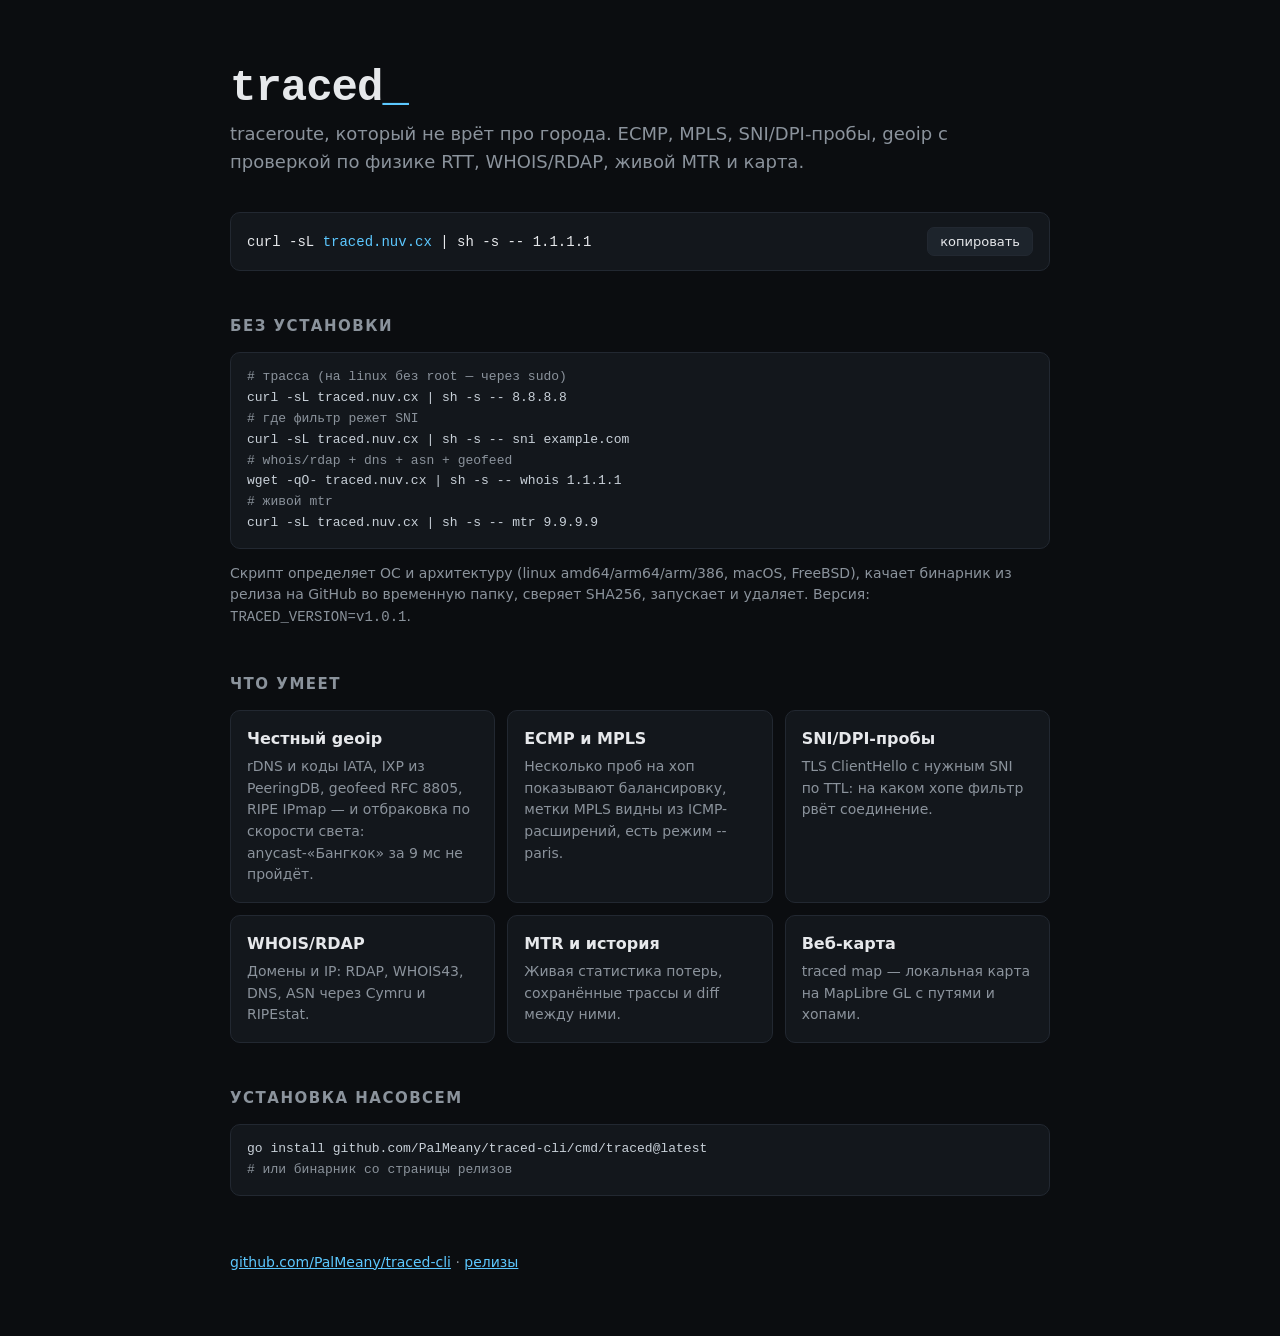
==== site/index.html @ c10f7f35 "сайт traced.nuv.cx: лендинг + run.sh для curl" ====
<!doctype html><html lang="ru"><head><meta charset="utf-8"><meta name="viewport" content="width=device-width,initial-scale=1">
<title>traced — traceroute с честной геолокацией</title>
<meta name="description" content="traceroute с ECMP, MPLS, SNI/DPI-пробами, проверенным geoip, WHOIS, MTR и веб-картой. Запуск одной строкой.">
<style>
:root{--bg:#0b0d10;--fg:#e6e8eb;--mut:#8b939c;--acc:#5cc8ff;--card:#13171c;--bd:#222831}
*{box-sizing:border-box}body{margin:0;background:var(--bg);color:var(--fg);font:16px/1.55 ui-sans-serif,system-ui,-apple-system,Segoe UI,Roboto,sans-serif}
main{max-width:860px;margin:0 auto;padding:64px 20px}
h1{font:700 44px/1.1 ui-monospace,SFMono-Regular,Menlo,monospace;margin:0 0 8px;letter-spacing:-1px}h1 span{color:var(--acc)}
.lead{color:var(--mut);font-size:18px;margin:0 0 36px}
.cmd{display:flex;align-items:center;gap:10px;background:var(--card);border:1px solid var(--bd);border-radius:10px;padding:14px 16px;font:14px ui-monospace,Menlo,monospace;overflow-x:auto}
.cmd code{flex:1;white-space:nowrap}.cmd code b{color:var(--acc);font-weight:400}
button{background:#1d242c;color:var(--fg);border:1px solid var(--bd);border-radius:7px;padding:6px 12px;cursor:pointer;font:13px ui-sans-serif,system-ui}button:hover{border-color:var(--acc)}
h2{font-size:15px;text-transform:uppercase;letter-spacing:1.5px;color:var(--mut);margin:44px 0 14px}
.grid{display:grid;grid-template-columns:repeat(auto-fit,minmax(240px,1fr));gap:12px}
.card{background:var(--card);border:1px solid var(--bd);border-radius:10px;padding:16px}.card b{display:block;margin-bottom:4px}.card p{margin:0;color:var(--mut);font-size:14px}
pre{background:var(--card);border:1px solid var(--bd);border-radius:10px;padding:14px 16px;font:13px/1.6 ui-monospace,Menlo,monospace;overflow-x:auto;color:#c9d1d9}pre i{color:var(--mut);font-style:normal}
footer{margin-top:56px;color:var(--mut);font-size:14px}a{color:var(--acc)}
</style></head><body><main>
<h1>traced<span>_</span></h1>
<p class="lead">traceroute, который не врёт про города. ECMP, MPLS, SNI/DPI-пробы, geoip с проверкой по физике RTT, WHOIS/RDAP, живой MTR и карта.</p>
<div class="cmd"><code>curl -sL <b>traced.nuv.cx</b> | sh -s -- 1.1.1.1</code><button onclick="navigator.clipboard.writeText('curl -sL traced.nuv.cx | sh -s -- 1.1.1.1');this.textContent='скопировано'">копировать</button></div>
<h2>Без установки</h2>
<pre><i># трасса (на linux без root — через sudo)</i>
curl -sL traced.nuv.cx | sh -s -- 8.8.8.8
<i># где фильтр режет SNI</i>
curl -sL traced.nuv.cx | sh -s -- sni example.com
<i># whois/rdap + dns + asn + geofeed</i>
wget -qO- traced.nuv.cx | sh -s -- whois 1.1.1.1
<i># живой mtr</i>
curl -sL traced.nuv.cx | sh -s -- mtr 9.9.9.9</pre>
<p style="color:var(--mut);font-size:14px">Скрипт определяет ОС и архитектуру (linux amd64/arm64/arm/386, macOS, FreeBSD), качает бинарник из релиза на GitHub во временную папку, сверяет SHA256, запускает и удаляет. Версия: <code>TRACED_VERSION=v1.0.1</code>.</p>
<h2>Что умеет</h2>
<div class="grid">
<div class="card"><b>Честный geoip</b><p>rDNS и коды IATA, IXP из PeeringDB, geofeed RFC 8805, RIPE IPmap — и отбраковка по скорости света: anycast-«Бангкок» за 9 мс не пройдёт.</p></div>
<div class="card"><b>ECMP и MPLS</b><p>Несколько проб на хоп показывают балансировку, метки MPLS видны из ICMP-расширений, есть режим --paris.</p></div>
<div class="card"><b>SNI/DPI-пробы</b><p>TLS ClientHello с нужным SNI по TTL: на каком хопе фильтр рвёт соединение.</p></div>
<div class="card"><b>WHOIS/RDAP</b><p>Домены и IP: RDAP, WHOIS43, DNS, ASN через Cymru и RIPEstat.</p></div>
<div class="card"><b>MTR и история</b><p>Живая статистика потерь, сохранённые трассы и diff между ними.</p></div>
<div class="card"><b>Веб-карта</b><p>traced map — локальная карта на MapLibre GL с путями и хопами.</p></div>
</div>
<h2>Установка насовсем</h2>
<pre>go install github.com/PalMeany/traced-cli/cmd/traced@latest
<i># или бинарник со страницы релизов</i></pre>
<footer><a href="https://github.com/PalMeany/traced-cli">github.com/PalMeany/traced-cli</a> · <a href="https://github.com/PalMeany/traced-cli/releases/latest">релизы</a></footer>
</main></body></html>
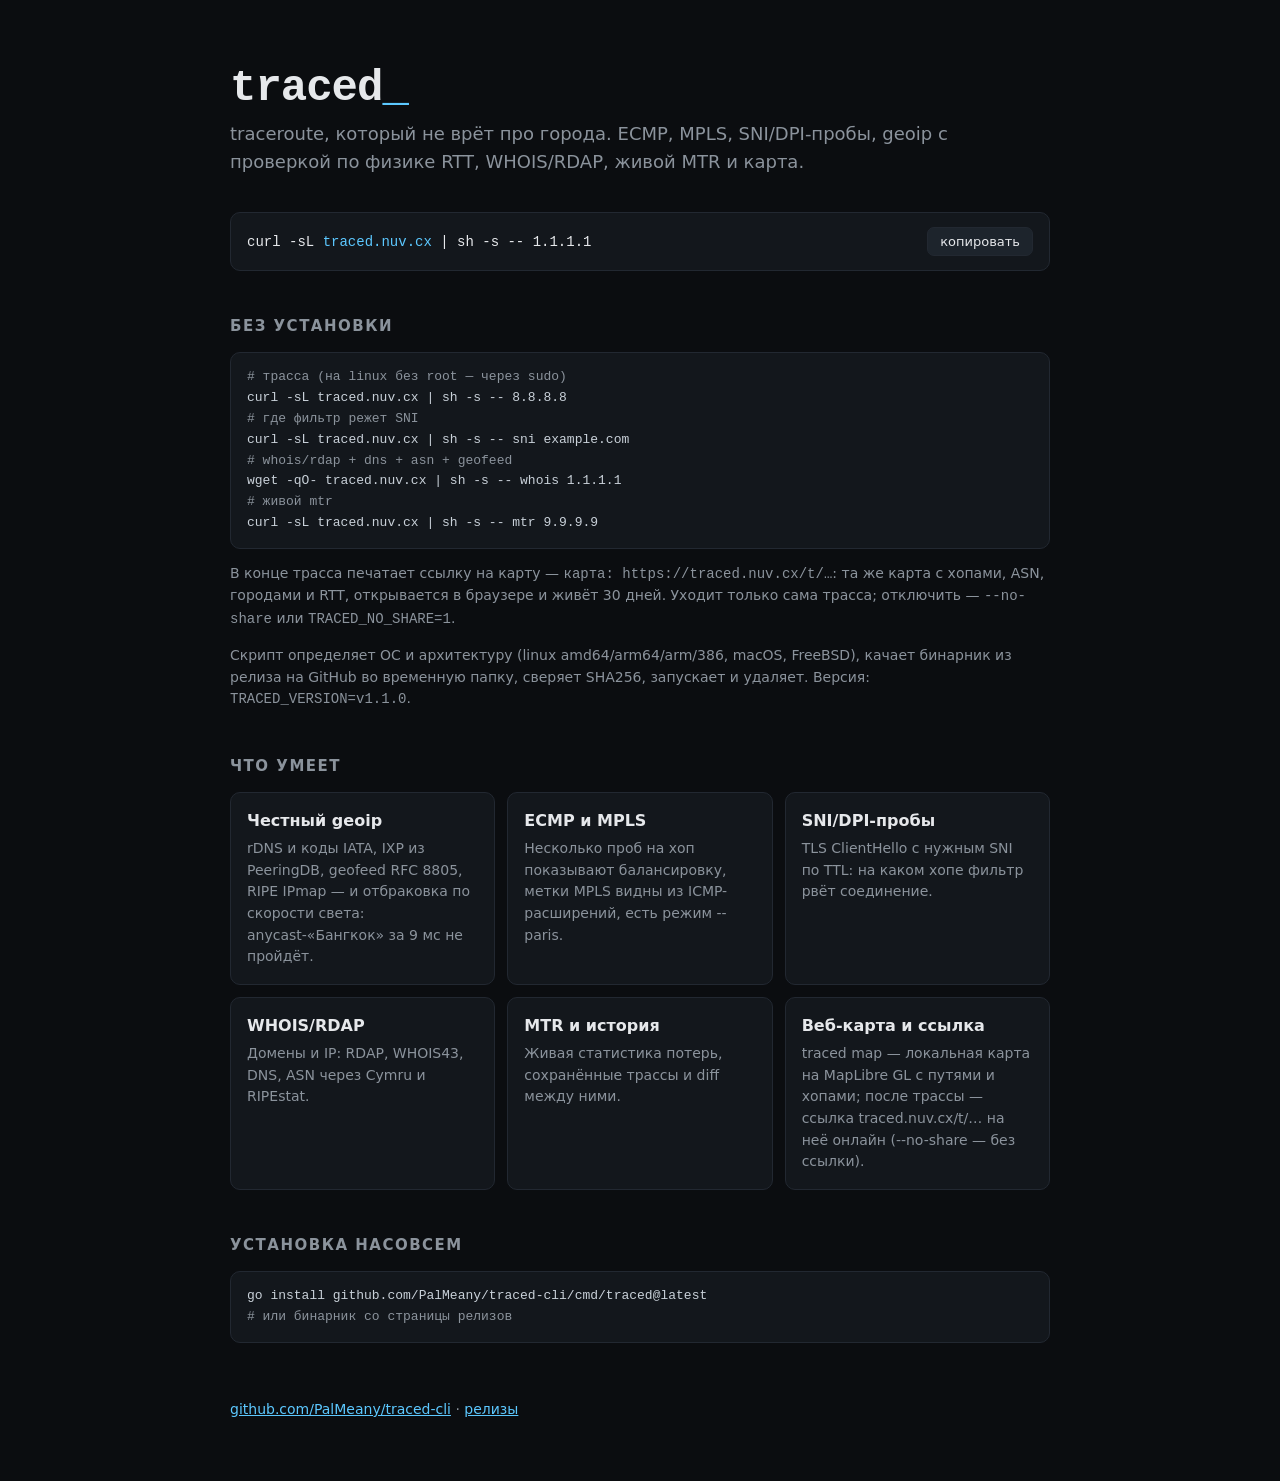
==== commit 753d12bc: "share: online map link after a trace (traced.nuv.cx/t/<id>) - traced share-server: public trace stor" ====
--- a/site/index.html
+++ b/site/index.html
@@ -28,7 +28,8 @@
 wget -qO- traced.nuv.cx | sh -s -- whois 1.1.1.1
 <i># живой mtr</i>
 curl -sL traced.nuv.cx | sh -s -- mtr 9.9.9.9</pre>
-<p style="color:var(--mut);font-size:14px">Скрипт определяет ОС и архитектуру (linux amd64/arm64/arm/386, macOS, FreeBSD), качает бинарник из релиза на GitHub во временную папку, сверяет SHA256, запускает и удаляет. Версия: <code>TRACED_VERSION=v1.0.1</code>.</p>
+<p style="color:var(--mut);font-size:14px">В конце трасса печатает ссылку на карту — <code>карта: https://traced.nuv.cx/t/…</code>: та же карта с хопами, ASN, городами и RTT, открывается в браузере и живёт 30 дней. Уходит только сама трасса; отключить — <code>--no-share</code> или <code>TRACED_NO_SHARE=1</code>.</p>
+<p style="color:var(--mut);font-size:14px">Скрипт определяет ОС и архитектуру (linux amd64/arm64/arm/386, macOS, FreeBSD), качает бинарник из релиза на GitHub во временную папку, сверяет SHA256, запускает и удаляет. Версия: <code>TRACED_VERSION=v1.1.0</code>.</p>
 <h2>Что умеет</h2>
 <div class="grid">
 <div class="card"><b>Честный geoip</b><p>rDNS и коды IATA, IXP из PeeringDB, geofeed RFC 8805, RIPE IPmap — и отбраковка по скорости света: anycast-«Бангкок» за 9 мс не пройдёт.</p></div>
@@ -36,7 +37,7 @@
 <div class="card"><b>SNI/DPI-пробы</b><p>TLS ClientHello с нужным SNI по TTL: на каком хопе фильтр рвёт соединение.</p></div>
 <div class="card"><b>WHOIS/RDAP</b><p>Домены и IP: RDAP, WHOIS43, DNS, ASN через Cymru и RIPEstat.</p></div>
 <div class="card"><b>MTR и история</b><p>Живая статистика потерь, сохранённые трассы и diff между ними.</p></div>
-<div class="card"><b>Веб-карта</b><p>traced map — локальная карта на MapLibre GL с путями и хопами.</p></div>
+<div class="card"><b>Веб-карта и ссылка</b><p>traced map — локальная карта на MapLibre GL с путями и хопами; после трассы — ссылка traced.nuv.cx/t/… на неё онлайн (--no-share — без ссылки).</p></div>
 </div>
 <h2>Установка насовсем</h2>
 <pre>go install github.com/PalMeany/traced-cli/cmd/traced@latest
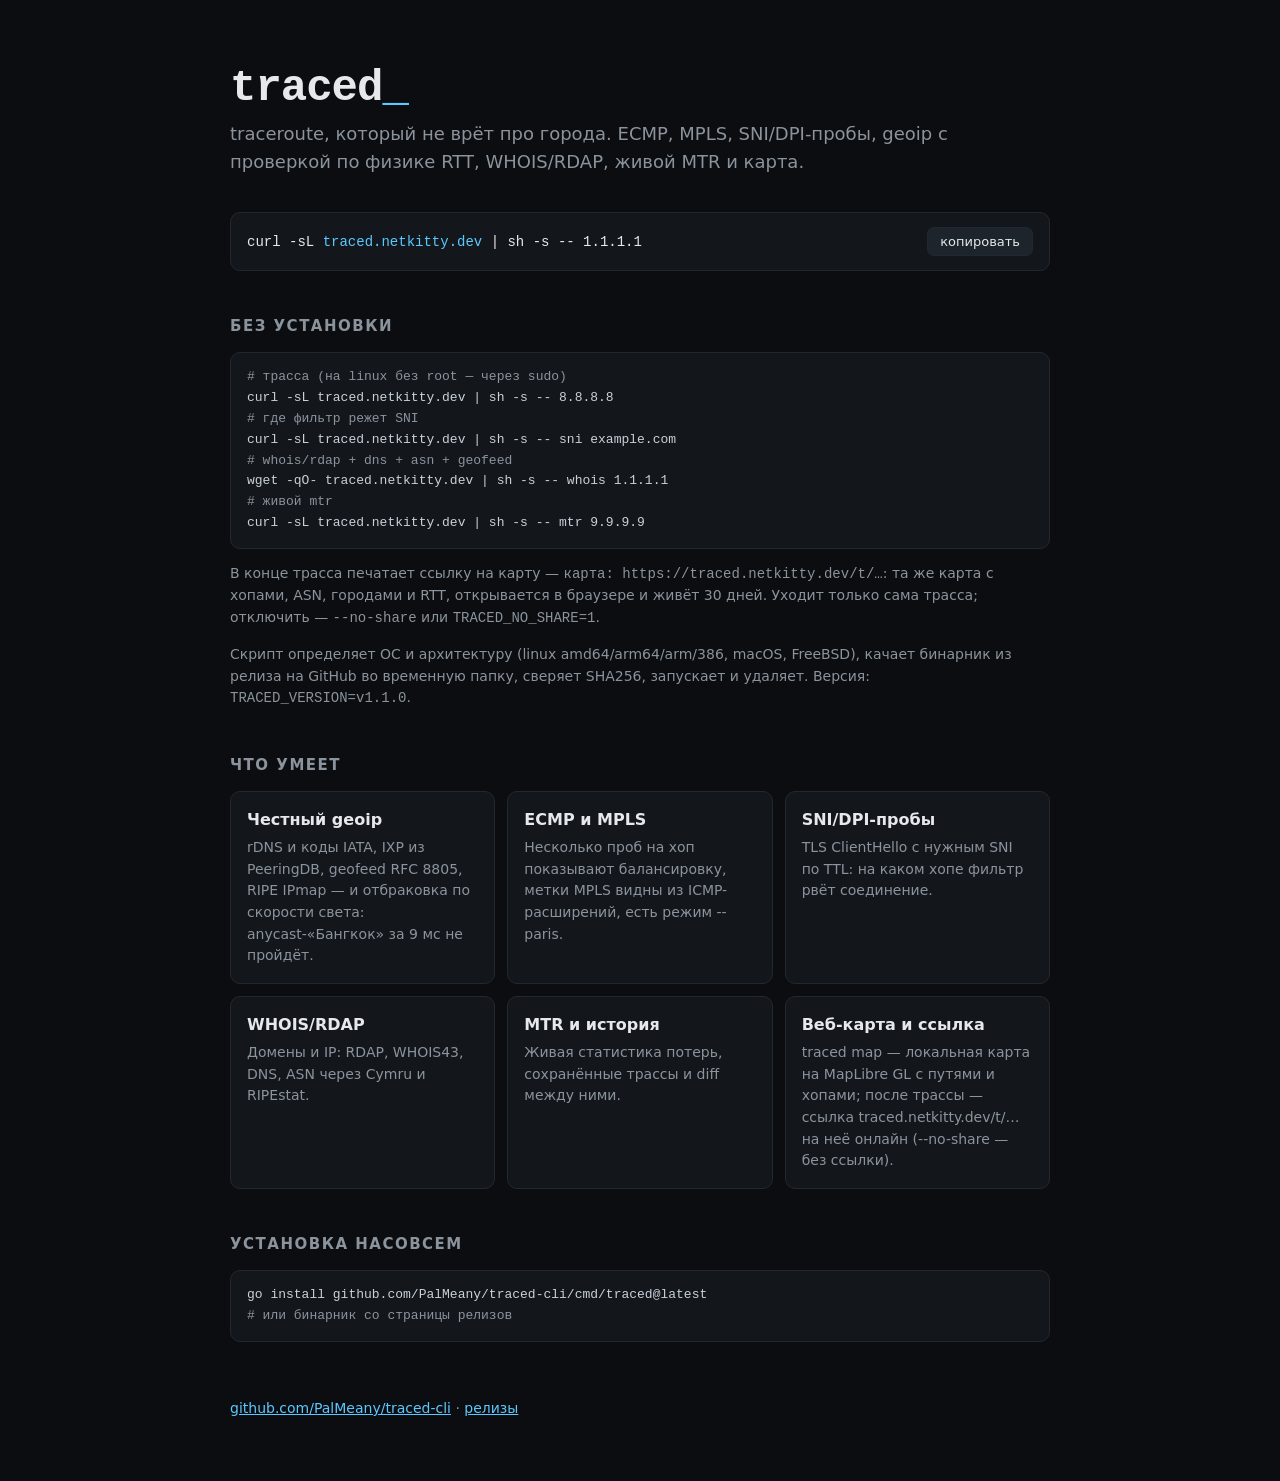
==== commit d4accb65: "v1.1.1: домен traced.netkitty.dev (*.nuv.cx режется в рф по sni), зеркало traced.nuvira.su и http-фо" ====
--- a/site/index.html
+++ b/site/index.html
@@ -18,17 +18,17 @@
 </style></head><body><main>
 <h1>traced<span>_</span></h1>
 <p class="lead">traceroute, который не врёт про города. ECMP, MPLS, SNI/DPI-пробы, geoip с проверкой по физике RTT, WHOIS/RDAP, живой MTR и карта.</p>
-<div class="cmd"><code>curl -sL <b>traced.nuv.cx</b> | sh -s -- 1.1.1.1</code><button onclick="navigator.clipboard.writeText('curl -sL traced.nuv.cx | sh -s -- 1.1.1.1');this.textContent='скопировано'">копировать</button></div>
+<div class="cmd"><code>curl -sL <b>traced.netkitty.dev</b> | sh -s -- 1.1.1.1</code><button onclick="navigator.clipboard.writeText('curl -sL traced.netkitty.dev | sh -s -- 1.1.1.1');this.textContent='скопировано'">копировать</button></div>
 <h2>Без установки</h2>
 <pre><i># трасса (на linux без root — через sudo)</i>
-curl -sL traced.nuv.cx | sh -s -- 8.8.8.8
+curl -sL traced.netkitty.dev | sh -s -- 8.8.8.8
 <i># где фильтр режет SNI</i>
-curl -sL traced.nuv.cx | sh -s -- sni example.com
+curl -sL traced.netkitty.dev | sh -s -- sni example.com
 <i># whois/rdap + dns + asn + geofeed</i>
-wget -qO- traced.nuv.cx | sh -s -- whois 1.1.1.1
+wget -qO- traced.netkitty.dev | sh -s -- whois 1.1.1.1
 <i># живой mtr</i>
-curl -sL traced.nuv.cx | sh -s -- mtr 9.9.9.9</pre>
-<p style="color:var(--mut);font-size:14px">В конце трасса печатает ссылку на карту — <code>карта: https://traced.nuv.cx/t/…</code>: та же карта с хопами, ASN, городами и RTT, открывается в браузере и живёт 30 дней. Уходит только сама трасса; отключить — <code>--no-share</code> или <code>TRACED_NO_SHARE=1</code>.</p>
+curl -sL traced.netkitty.dev | sh -s -- mtr 9.9.9.9</pre>
+<p style="color:var(--mut);font-size:14px">В конце трасса печатает ссылку на карту — <code>карта: https://traced.netkitty.dev/t/…</code>: та же карта с хопами, ASN, городами и RTT, открывается в браузере и живёт 30 дней. Уходит только сама трасса; отключить — <code>--no-share</code> или <code>TRACED_NO_SHARE=1</code>.</p>
 <p style="color:var(--mut);font-size:14px">Скрипт определяет ОС и архитектуру (linux amd64/arm64/arm/386, macOS, FreeBSD), качает бинарник из релиза на GitHub во временную папку, сверяет SHA256, запускает и удаляет. Версия: <code>TRACED_VERSION=v1.1.0</code>.</p>
 <h2>Что умеет</h2>
 <div class="grid">
@@ -37,7 +37,7 @@
 <div class="card"><b>SNI/DPI-пробы</b><p>TLS ClientHello с нужным SNI по TTL: на каком хопе фильтр рвёт соединение.</p></div>
 <div class="card"><b>WHOIS/RDAP</b><p>Домены и IP: RDAP, WHOIS43, DNS, ASN через Cymru и RIPEstat.</p></div>
 <div class="card"><b>MTR и история</b><p>Живая статистика потерь, сохранённые трассы и diff между ними.</p></div>
-<div class="card"><b>Веб-карта и ссылка</b><p>traced map — локальная карта на MapLibre GL с путями и хопами; после трассы — ссылка traced.nuv.cx/t/… на неё онлайн (--no-share — без ссылки).</p></div>
+<div class="card"><b>Веб-карта и ссылка</b><p>traced map — локальная карта на MapLibre GL с путями и хопами; после трассы — ссылка traced.netkitty.dev/t/… на неё онлайн (--no-share — без ссылки).</p></div>
 </div>
 <h2>Установка насовсем</h2>
 <pre>go install github.com/PalMeany/traced-cli/cmd/traced@latest
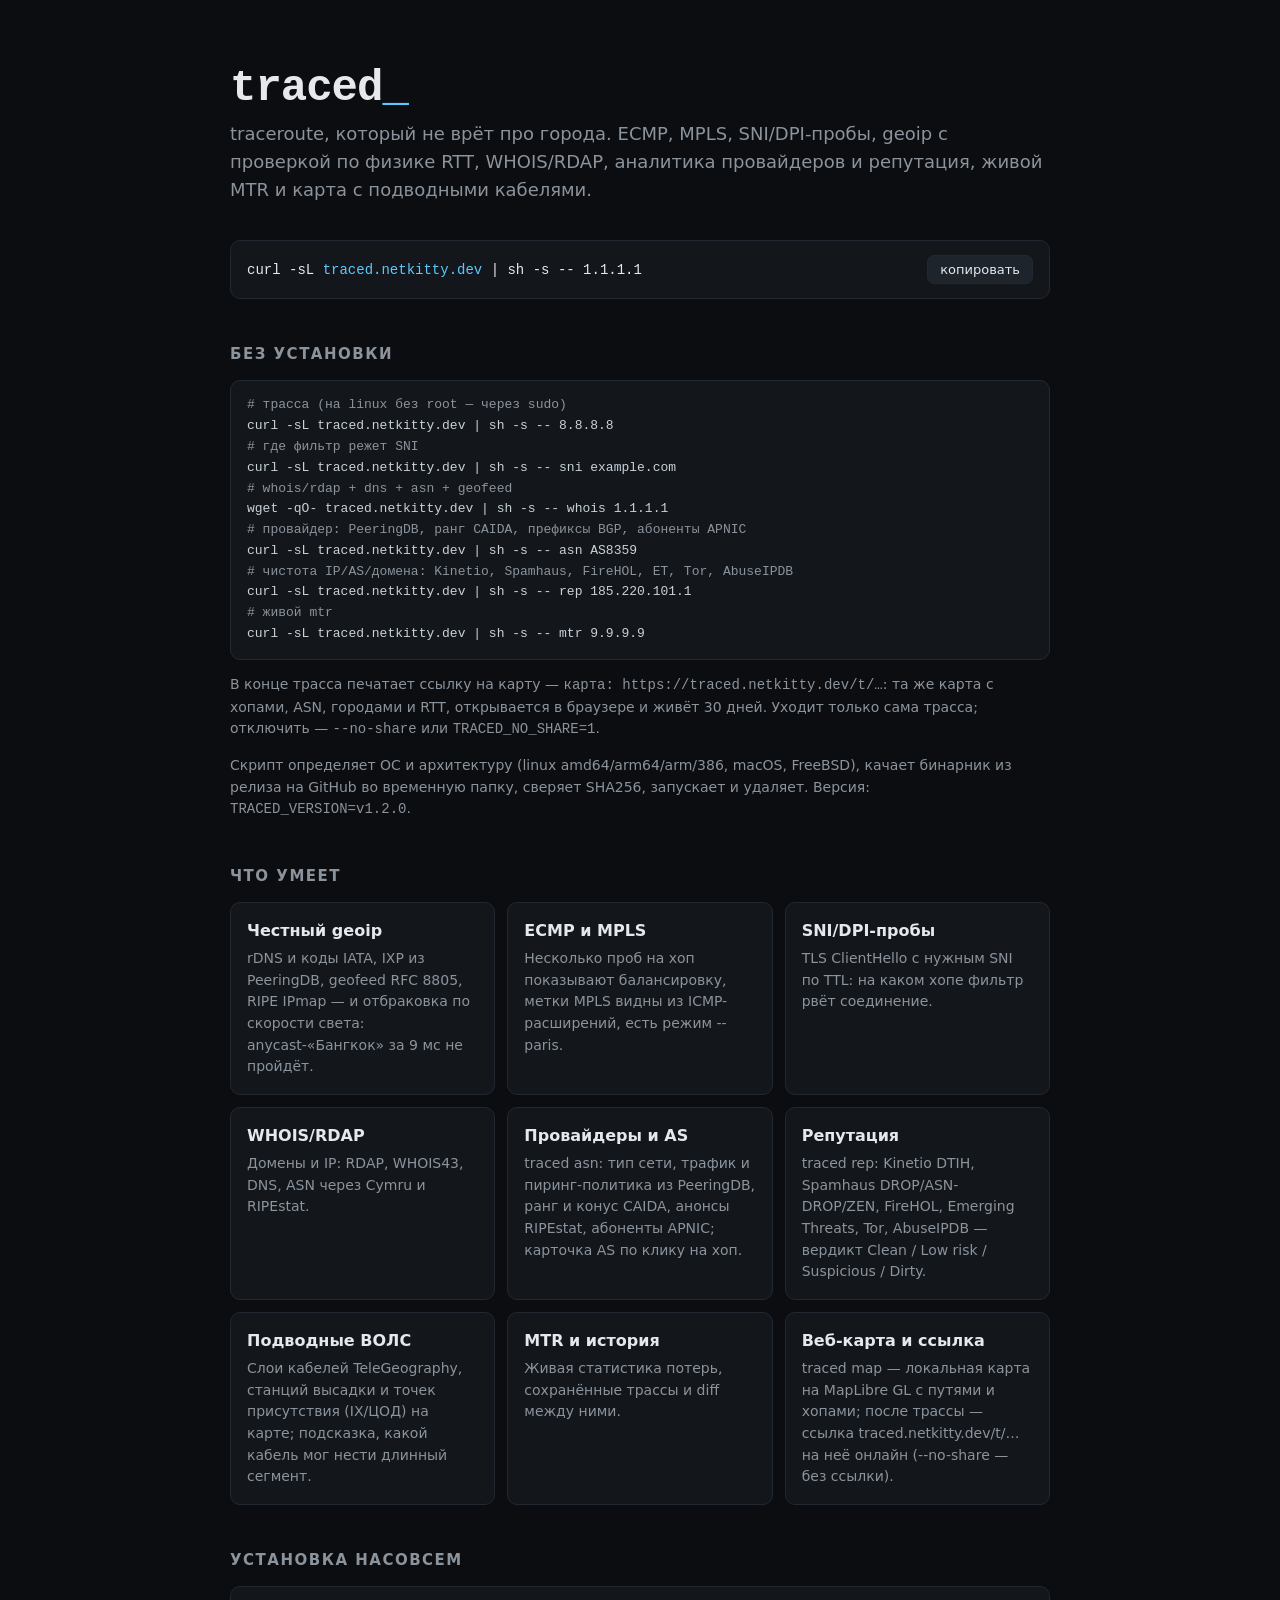
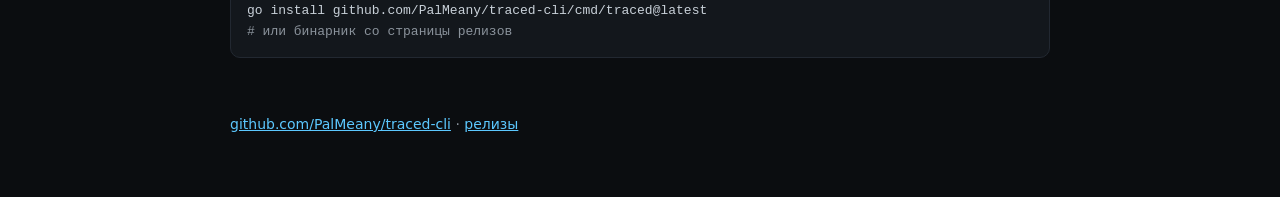
==== commit 6e937a73: "site: asn/rep/cables, v1.2.0 Co-Authored-By: Claude Opus 5.5 <noreply@anthropic.com>" ====
--- a/site/index.html
+++ b/site/index.html
@@ -17,7 +17,7 @@
 footer{margin-top:56px;color:var(--mut);font-size:14px}a{color:var(--acc)}
 </style></head><body><main>
 <h1>traced<span>_</span></h1>
-<p class="lead">traceroute, который не врёт про города. ECMP, MPLS, SNI/DPI-пробы, geoip с проверкой по физике RTT, WHOIS/RDAP, живой MTR и карта.</p>
+<p class="lead">traceroute, который не врёт про города. ECMP, MPLS, SNI/DPI-пробы, geoip с проверкой по физике RTT, WHOIS/RDAP, аналитика провайдеров и репутация, живой MTR и карта с подводными кабелями.</p>
 <div class="cmd"><code>curl -sL <b>traced.netkitty.dev</b> | sh -s -- 1.1.1.1</code><button onclick="navigator.clipboard.writeText('curl -sL traced.netkitty.dev | sh -s -- 1.1.1.1');this.textContent='скопировано'">копировать</button></div>
 <h2>Без установки</h2>
 <pre><i># трасса (на linux без root — через sudo)</i>
@@ -26,16 +26,23 @@
 curl -sL traced.netkitty.dev | sh -s -- sni example.com
 <i># whois/rdap + dns + asn + geofeed</i>
 wget -qO- traced.netkitty.dev | sh -s -- whois 1.1.1.1
+<i># провайдер: PeeringDB, ранг CAIDA, префиксы BGP, абоненты APNIC</i>
+curl -sL traced.netkitty.dev | sh -s -- asn AS8359
+<i># чистота IP/AS/домена: Kinetio, Spamhaus, FireHOL, ET, Tor, AbuseIPDB</i>
+curl -sL traced.netkitty.dev | sh -s -- rep 185.220.101.1
 <i># живой mtr</i>
 curl -sL traced.netkitty.dev | sh -s -- mtr 9.9.9.9</pre>
 <p style="color:var(--mut);font-size:14px">В конце трасса печатает ссылку на карту — <code>карта: https://traced.netkitty.dev/t/…</code>: та же карта с хопами, ASN, городами и RTT, открывается в браузере и живёт 30 дней. Уходит только сама трасса; отключить — <code>--no-share</code> или <code>TRACED_NO_SHARE=1</code>.</p>
-<p style="color:var(--mut);font-size:14px">Скрипт определяет ОС и архитектуру (linux amd64/arm64/arm/386, macOS, FreeBSD), качает бинарник из релиза на GitHub во временную папку, сверяет SHA256, запускает и удаляет. Версия: <code>TRACED_VERSION=v1.1.0</code>.</p>
+<p style="color:var(--mut);font-size:14px">Скрипт определяет ОС и архитектуру (linux amd64/arm64/arm/386, macOS, FreeBSD), качает бинарник из релиза на GitHub во временную папку, сверяет SHA256, запускает и удаляет. Версия: <code>TRACED_VERSION=v1.2.0</code>.</p>
 <h2>Что умеет</h2>
 <div class="grid">
 <div class="card"><b>Честный geoip</b><p>rDNS и коды IATA, IXP из PeeringDB, geofeed RFC 8805, RIPE IPmap — и отбраковка по скорости света: anycast-«Бангкок» за 9 мс не пройдёт.</p></div>
 <div class="card"><b>ECMP и MPLS</b><p>Несколько проб на хоп показывают балансировку, метки MPLS видны из ICMP-расширений, есть режим --paris.</p></div>
 <div class="card"><b>SNI/DPI-пробы</b><p>TLS ClientHello с нужным SNI по TTL: на каком хопе фильтр рвёт соединение.</p></div>
 <div class="card"><b>WHOIS/RDAP</b><p>Домены и IP: RDAP, WHOIS43, DNS, ASN через Cymru и RIPEstat.</p></div>
+<div class="card"><b>Провайдеры и AS</b><p>traced asn: тип сети, трафик и пиринг-политика из PeeringDB, ранг и конус CAIDA, анонсы RIPEstat, абоненты APNIC; карточка AS по клику на хоп.</p></div>
+<div class="card"><b>Репутация</b><p>traced rep: Kinetio DTIH, Spamhaus DROP/ASN-DROP/ZEN, FireHOL, Emerging Threats, Tor, AbuseIPDB — вердикт Clean / Low risk / Suspicious / Dirty.</p></div>
+<div class="card"><b>Подводные ВОЛС</b><p>Слои кабелей TeleGeography, станций высадки и точек присутствия (IX/ЦОД) на карте; подсказка, какой кабель мог нести длинный сегмент.</p></div>
 <div class="card"><b>MTR и история</b><p>Живая статистика потерь, сохранённые трассы и diff между ними.</p></div>
 <div class="card"><b>Веб-карта и ссылка</b><p>traced map — локальная карта на MapLibre GL с путями и хопами; после трассы — ссылка traced.netkitty.dev/t/… на неё онлайн (--no-share — без ссылки).</p></div>
 </div>
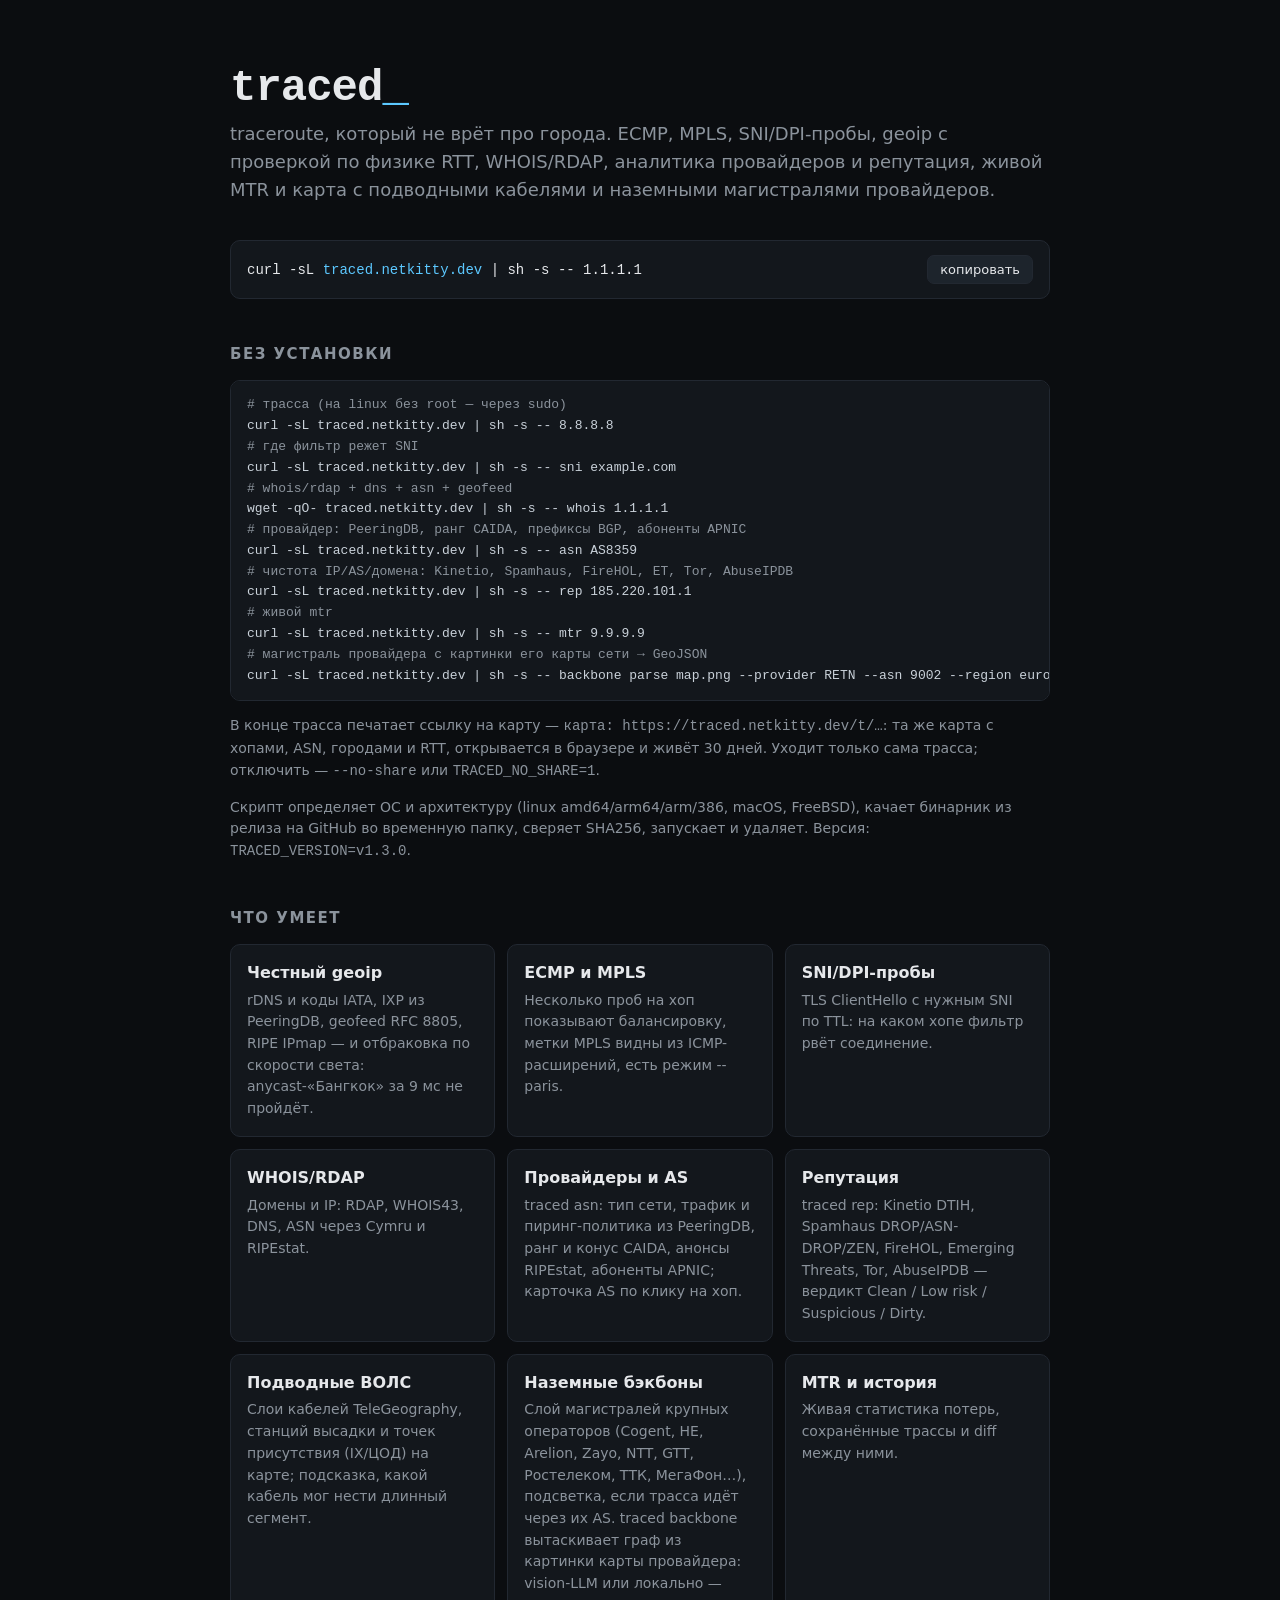
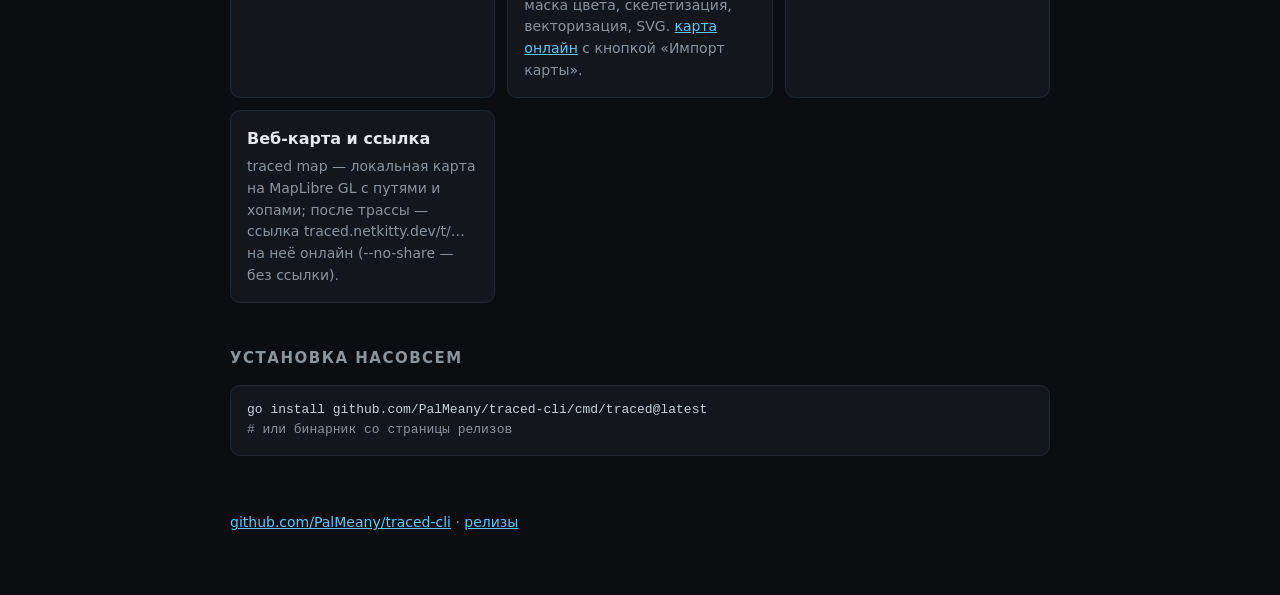
==== commit 72299799: "v1.3.0: terrestrial backbones — traced backbone, map layer, picture importer - internal/backbone: pr" ====
--- a/site/index.html
+++ b/site/index.html
@@ -17,7 +17,7 @@
 footer{margin-top:56px;color:var(--mut);font-size:14px}a{color:var(--acc)}
 </style></head><body><main>
 <h1>traced<span>_</span></h1>
-<p class="lead">traceroute, который не врёт про города. ECMP, MPLS, SNI/DPI-пробы, geoip с проверкой по физике RTT, WHOIS/RDAP, аналитика провайдеров и репутация, живой MTR и карта с подводными кабелями.</p>
+<p class="lead">traceroute, который не врёт про города. ECMP, MPLS, SNI/DPI-пробы, geoip с проверкой по физике RTT, WHOIS/RDAP, аналитика провайдеров и репутация, живой MTR и карта с подводными кабелями и наземными магистралями провайдеров.</p>
 <div class="cmd"><code>curl -sL <b>traced.netkitty.dev</b> | sh -s -- 1.1.1.1</code><button onclick="navigator.clipboard.writeText('curl -sL traced.netkitty.dev | sh -s -- 1.1.1.1');this.textContent='скопировано'">копировать</button></div>
 <h2>Без установки</h2>
 <pre><i># трасса (на linux без root — через sudo)</i>
@@ -31,9 +31,11 @@
 <i># чистота IP/AS/домена: Kinetio, Spamhaus, FireHOL, ET, Tor, AbuseIPDB</i>
 curl -sL traced.netkitty.dev | sh -s -- rep 185.220.101.1
 <i># живой mtr</i>
-curl -sL traced.netkitty.dev | sh -s -- mtr 9.9.9.9</pre>
+curl -sL traced.netkitty.dev | sh -s -- mtr 9.9.9.9
+<i># магистраль провайдера с картинки его карты сети → GeoJSON</i>
+curl -sL traced.netkitty.dev | sh -s -- backbone parse map.png --provider RETN --asn 9002 --region europe --out retn.geojson</pre>
 <p style="color:var(--mut);font-size:14px">В конце трасса печатает ссылку на карту — <code>карта: https://traced.netkitty.dev/t/…</code>: та же карта с хопами, ASN, городами и RTT, открывается в браузере и живёт 30 дней. Уходит только сама трасса; отключить — <code>--no-share</code> или <code>TRACED_NO_SHARE=1</code>.</p>
-<p style="color:var(--mut);font-size:14px">Скрипт определяет ОС и архитектуру (linux amd64/arm64/arm/386, macOS, FreeBSD), качает бинарник из релиза на GitHub во временную папку, сверяет SHA256, запускает и удаляет. Версия: <code>TRACED_VERSION=v1.2.0</code>.</p>
+<p style="color:var(--mut);font-size:14px">Скрипт определяет ОС и архитектуру (linux amd64/arm64/arm/386, macOS, FreeBSD), качает бинарник из релиза на GitHub во временную папку, сверяет SHA256, запускает и удаляет. Версия: <code>TRACED_VERSION=v1.3.0</code>.</p>
 <h2>Что умеет</h2>
 <div class="grid">
 <div class="card"><b>Честный geoip</b><p>rDNS и коды IATA, IXP из PeeringDB, geofeed RFC 8805, RIPE IPmap — и отбраковка по скорости света: anycast-«Бангкок» за 9 мс не пройдёт.</p></div>
@@ -43,6 +45,7 @@
 <div class="card"><b>Провайдеры и AS</b><p>traced asn: тип сети, трафик и пиринг-политика из PeeringDB, ранг и конус CAIDA, анонсы RIPEstat, абоненты APNIC; карточка AS по клику на хоп.</p></div>
 <div class="card"><b>Репутация</b><p>traced rep: Kinetio DTIH, Spamhaus DROP/ASN-DROP/ZEN, FireHOL, Emerging Threats, Tor, AbuseIPDB — вердикт Clean / Low risk / Suspicious / Dirty.</p></div>
 <div class="card"><b>Подводные ВОЛС</b><p>Слои кабелей TeleGeography, станций высадки и точек присутствия (IX/ЦОД) на карте; подсказка, какой кабель мог нести длинный сегмент.</p></div>
+<div class="card"><b>Наземные бэкбоны</b><p>Слой магистралей крупных операторов (Cogent, HE, Arelion, Zayo, NTT, GTT, Ростелеком, ТТК, МегаФон…), подсветка, если трасса идёт через их AS. traced backbone вытаскивает граф из картинки карты провайдера: vision-LLM или локально — маска цвета, скелетизация, векторизация, SVG. <a href="/t/map">карта онлайн</a> с кнопкой «Импорт карты».</p></div>
 <div class="card"><b>MTR и история</b><p>Живая статистика потерь, сохранённые трассы и diff между ними.</p></div>
 <div class="card"><b>Веб-карта и ссылка</b><p>traced map — локальная карта на MapLibre GL с путями и хопами; после трассы — ссылка traced.netkitty.dev/t/… на неё онлайн (--no-share — без ссылки).</p></div>
 </div>
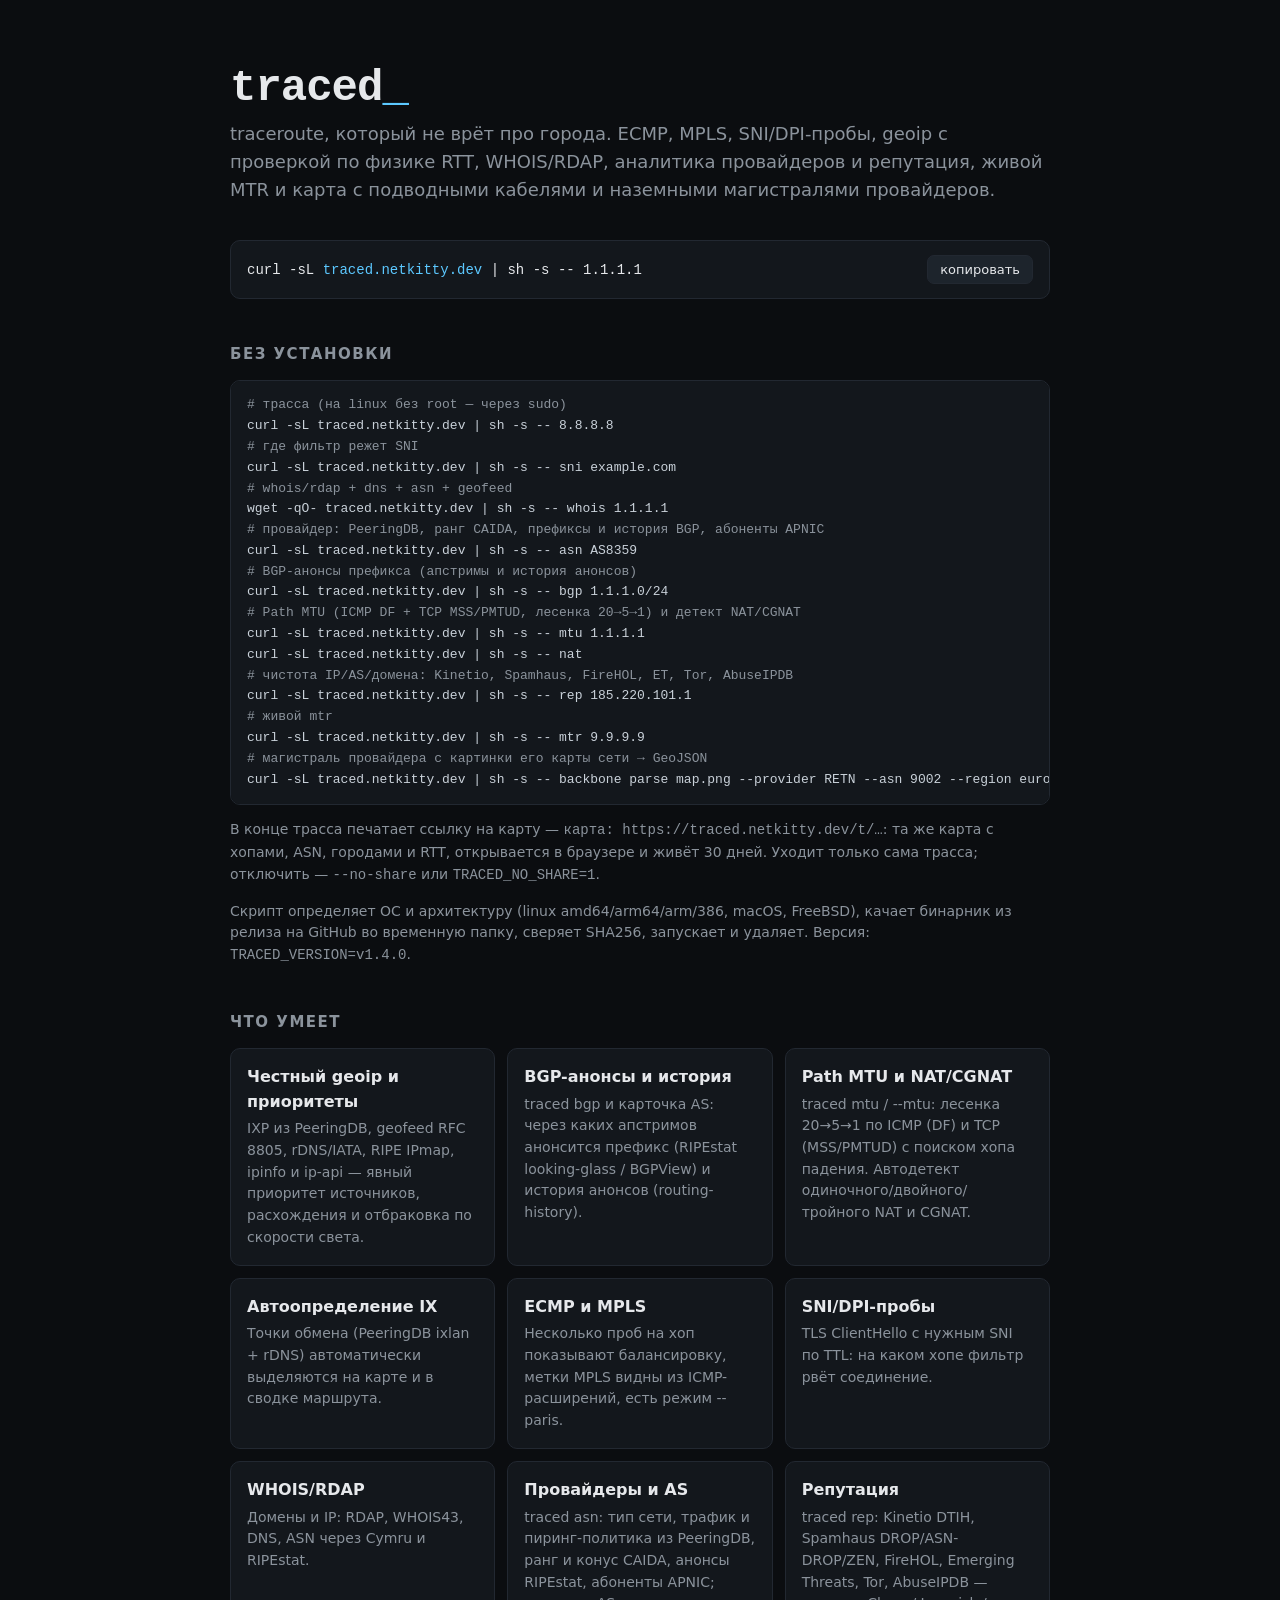
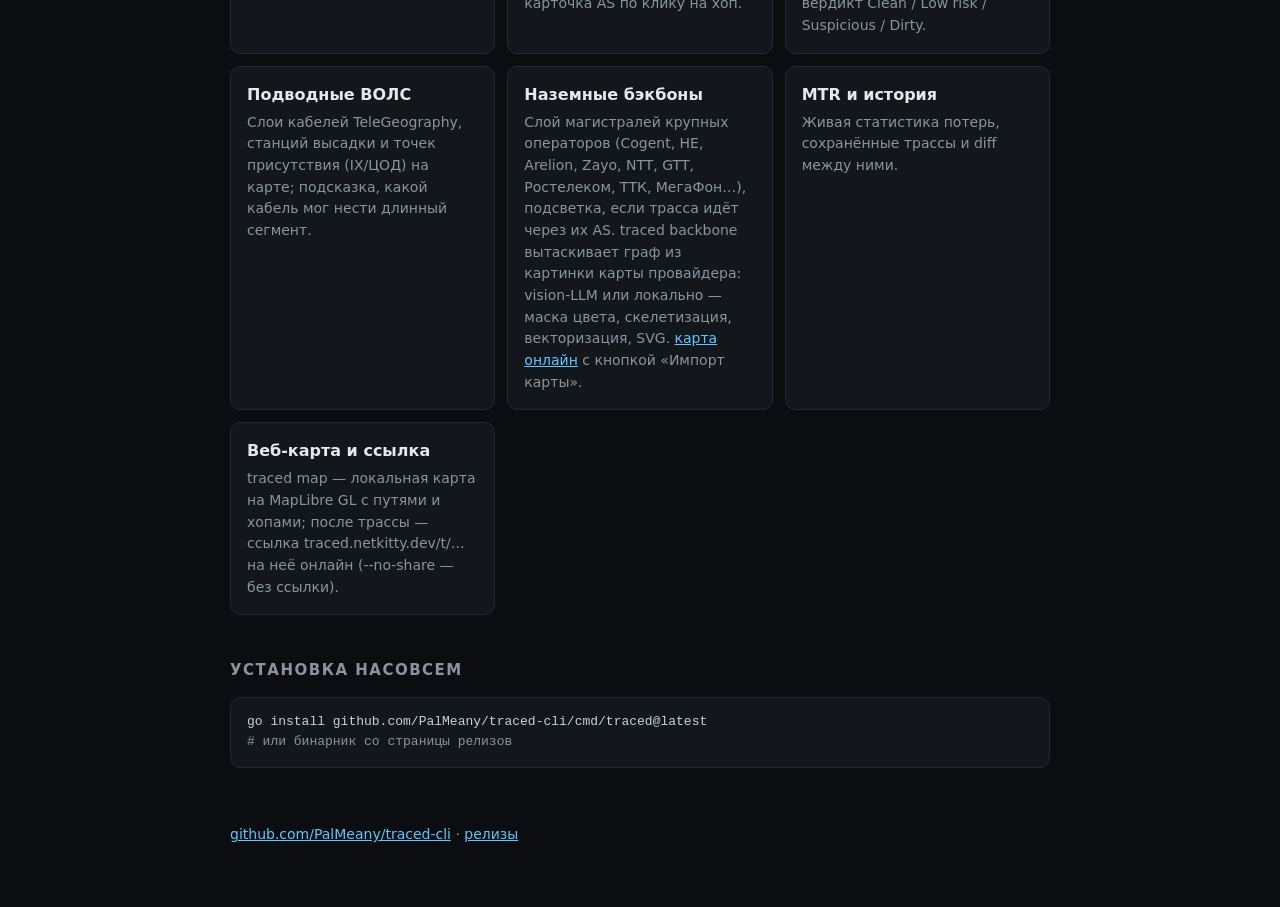
==== commit 38bb4512: "v1.4.0: BGP upstreams & history, geofeed priority, MTU 20->5->1 (ICMP+TCP), NAT/CGNAT, IX auto-detec" ====
--- a/site/index.html
+++ b/site/index.html
@@ -26,8 +26,13 @@
 curl -sL traced.netkitty.dev | sh -s -- sni example.com
 <i># whois/rdap + dns + asn + geofeed</i>
 wget -qO- traced.netkitty.dev | sh -s -- whois 1.1.1.1
-<i># провайдер: PeeringDB, ранг CAIDA, префиксы BGP, абоненты APNIC</i>
+<i># провайдер: PeeringDB, ранг CAIDA, префиксы и история BGP, абоненты APNIC</i>
 curl -sL traced.netkitty.dev | sh -s -- asn AS8359
+<i># BGP-анонсы префикса (апстримы и история анонсов)</i>
+curl -sL traced.netkitty.dev | sh -s -- bgp 1.1.1.0/24
+<i># Path MTU (ICMP DF + TCP MSS/PMTUD, лесенка 20→5→1) и детект NAT/CGNAT</i>
+curl -sL traced.netkitty.dev | sh -s -- mtu 1.1.1.1
+curl -sL traced.netkitty.dev | sh -s -- nat
 <i># чистота IP/AS/домена: Kinetio, Spamhaus, FireHOL, ET, Tor, AbuseIPDB</i>
 curl -sL traced.netkitty.dev | sh -s -- rep 185.220.101.1
 <i># живой mtr</i>
@@ -35,10 +40,13 @@
 <i># магистраль провайдера с картинки его карты сети → GeoJSON</i>
 curl -sL traced.netkitty.dev | sh -s -- backbone parse map.png --provider RETN --asn 9002 --region europe --out retn.geojson</pre>
 <p style="color:var(--mut);font-size:14px">В конце трасса печатает ссылку на карту — <code>карта: https://traced.netkitty.dev/t/…</code>: та же карта с хопами, ASN, городами и RTT, открывается в браузере и живёт 30 дней. Уходит только сама трасса; отключить — <code>--no-share</code> или <code>TRACED_NO_SHARE=1</code>.</p>
-<p style="color:var(--mut);font-size:14px">Скрипт определяет ОС и архитектуру (linux amd64/arm64/arm/386, macOS, FreeBSD), качает бинарник из релиза на GitHub во временную папку, сверяет SHA256, запускает и удаляет. Версия: <code>TRACED_VERSION=v1.3.0</code>.</p>
+<p style="color:var(--mut);font-size:14px">Скрипт определяет ОС и архитектуру (linux amd64/arm64/arm/386, macOS, FreeBSD), качает бинарник из релиза на GitHub во временную папку, сверяет SHA256, запускает и удаляет. Версия: <code>TRACED_VERSION=v1.4.0</code>.</p>
 <h2>Что умеет</h2>
 <div class="grid">
-<div class="card"><b>Честный geoip</b><p>rDNS и коды IATA, IXP из PeeringDB, geofeed RFC 8805, RIPE IPmap — и отбраковка по скорости света: anycast-«Бангкок» за 9 мс не пройдёт.</p></div>
+<div class="card"><b>Честный geoip и приоритеты</b><p>IXP из PeeringDB, geofeed RFC 8805, rDNS/IATA, RIPE IPmap, ipinfo и ip-api — явный приоритет источников, расхождения и отбраковка по скорости света.</p></div>
+<div class="card"><b>BGP-анонсы и история</b><p>traced bgp и карточка AS: через каких апстримов анонсится префикс (RIPEstat looking-glass / BGPView) и история анонсов (routing-history).</p></div>
+<div class="card"><b>Path MTU и NAT/CGNAT</b><p>traced mtu / --mtu: лесенка 20→5→1 по ICMP (DF) и TCP (MSS/PMTUD) с поиском хопа падения. Автодетект одиночного/двойного/тройного NAT и CGNAT.</p></div>
+<div class="card"><b>Автоопределение IX</b><p>Точки обмена (PeeringDB ixlan + rDNS) автоматически выделяются на карте и в сводке маршрута.</p></div>
 <div class="card"><b>ECMP и MPLS</b><p>Несколько проб на хоп показывают балансировку, метки MPLS видны из ICMP-расширений, есть режим --paris.</p></div>
 <div class="card"><b>SNI/DPI-пробы</b><p>TLS ClientHello с нужным SNI по TTL: на каком хопе фильтр рвёт соединение.</p></div>
 <div class="card"><b>WHOIS/RDAP</b><p>Домены и IP: RDAP, WHOIS43, DNS, ASN через Cymru и RIPEstat.</p></div>
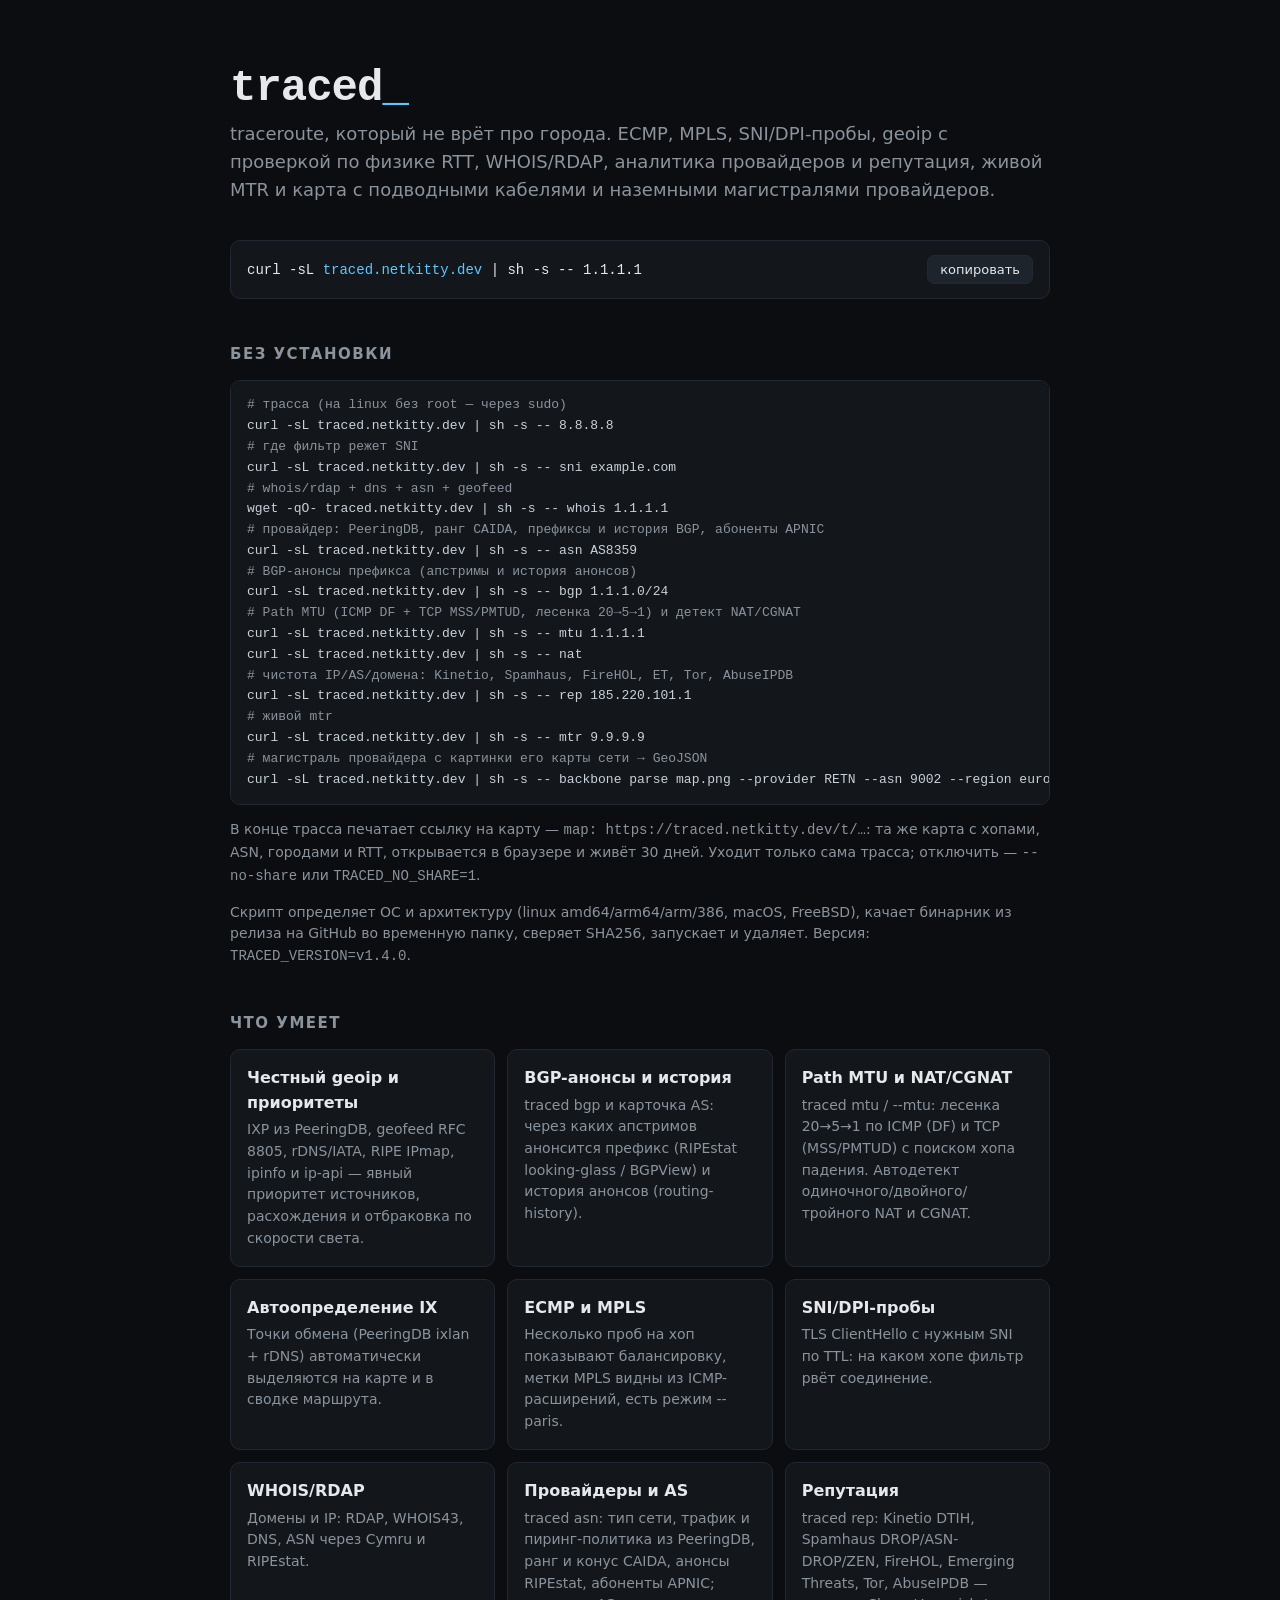
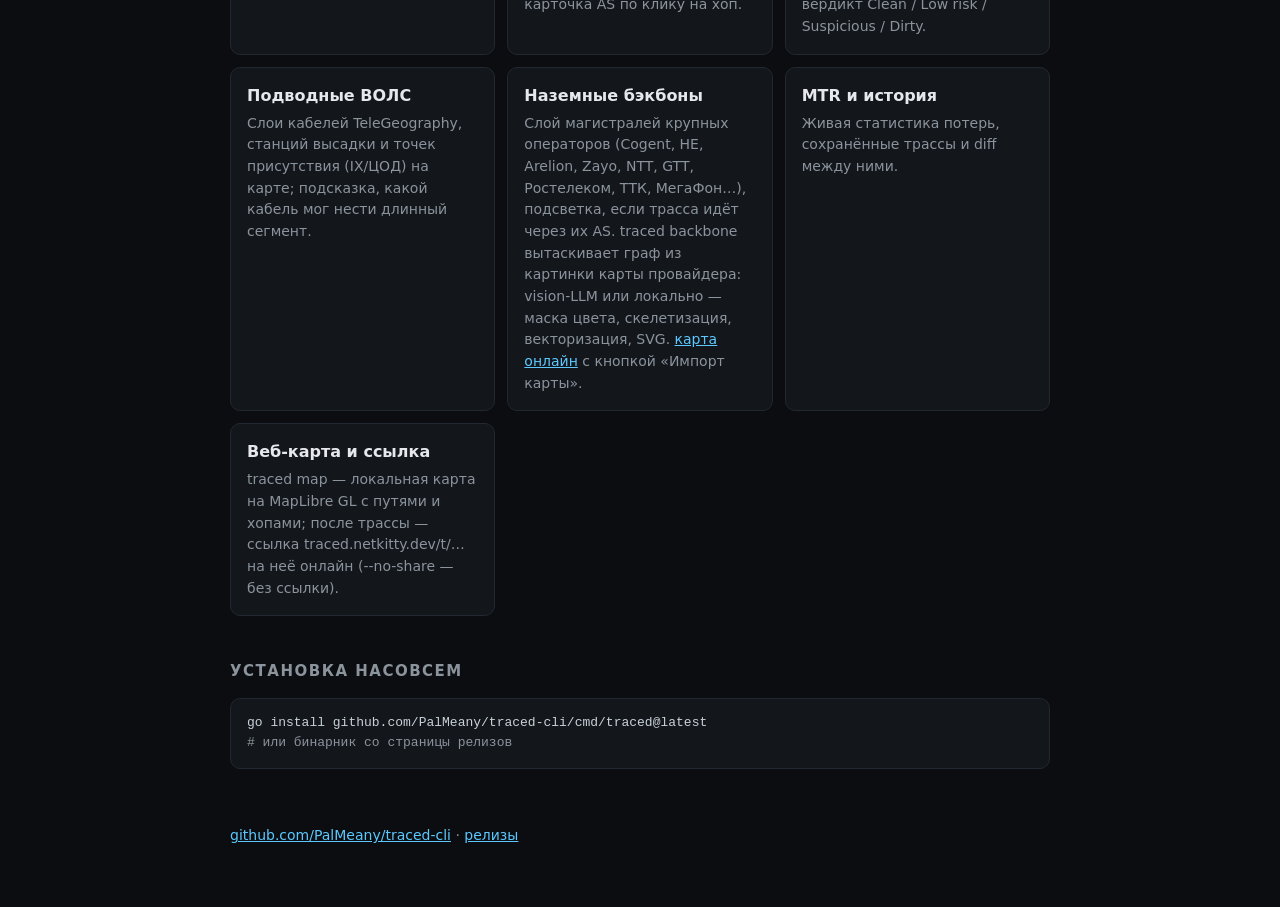
==== commit f4d719c1: "v1.4.2: English map link output and web UI labels" ====
--- a/site/index.html
+++ b/site/index.html
@@ -39,7 +39,7 @@
 curl -sL traced.netkitty.dev | sh -s -- mtr 9.9.9.9
 <i># магистраль провайдера с картинки его карты сети → GeoJSON</i>
 curl -sL traced.netkitty.dev | sh -s -- backbone parse map.png --provider RETN --asn 9002 --region europe --out retn.geojson</pre>
-<p style="color:var(--mut);font-size:14px">В конце трасса печатает ссылку на карту — <code>карта: https://traced.netkitty.dev/t/…</code>: та же карта с хопами, ASN, городами и RTT, открывается в браузере и живёт 30 дней. Уходит только сама трасса; отключить — <code>--no-share</code> или <code>TRACED_NO_SHARE=1</code>.</p>
+<p style="color:var(--mut);font-size:14px">В конце трасса печатает ссылку на карту — <code>map: https://traced.netkitty.dev/t/…</code>: та же карта с хопами, ASN, городами и RTT, открывается в браузере и живёт 30 дней. Уходит только сама трасса; отключить — <code>--no-share</code> или <code>TRACED_NO_SHARE=1</code>.</p>
 <p style="color:var(--mut);font-size:14px">Скрипт определяет ОС и архитектуру (linux amd64/arm64/arm/386, macOS, FreeBSD), качает бинарник из релиза на GitHub во временную папку, сверяет SHA256, запускает и удаляет. Версия: <code>TRACED_VERSION=v1.4.0</code>.</p>
 <h2>Что умеет</h2>
 <div class="grid">
